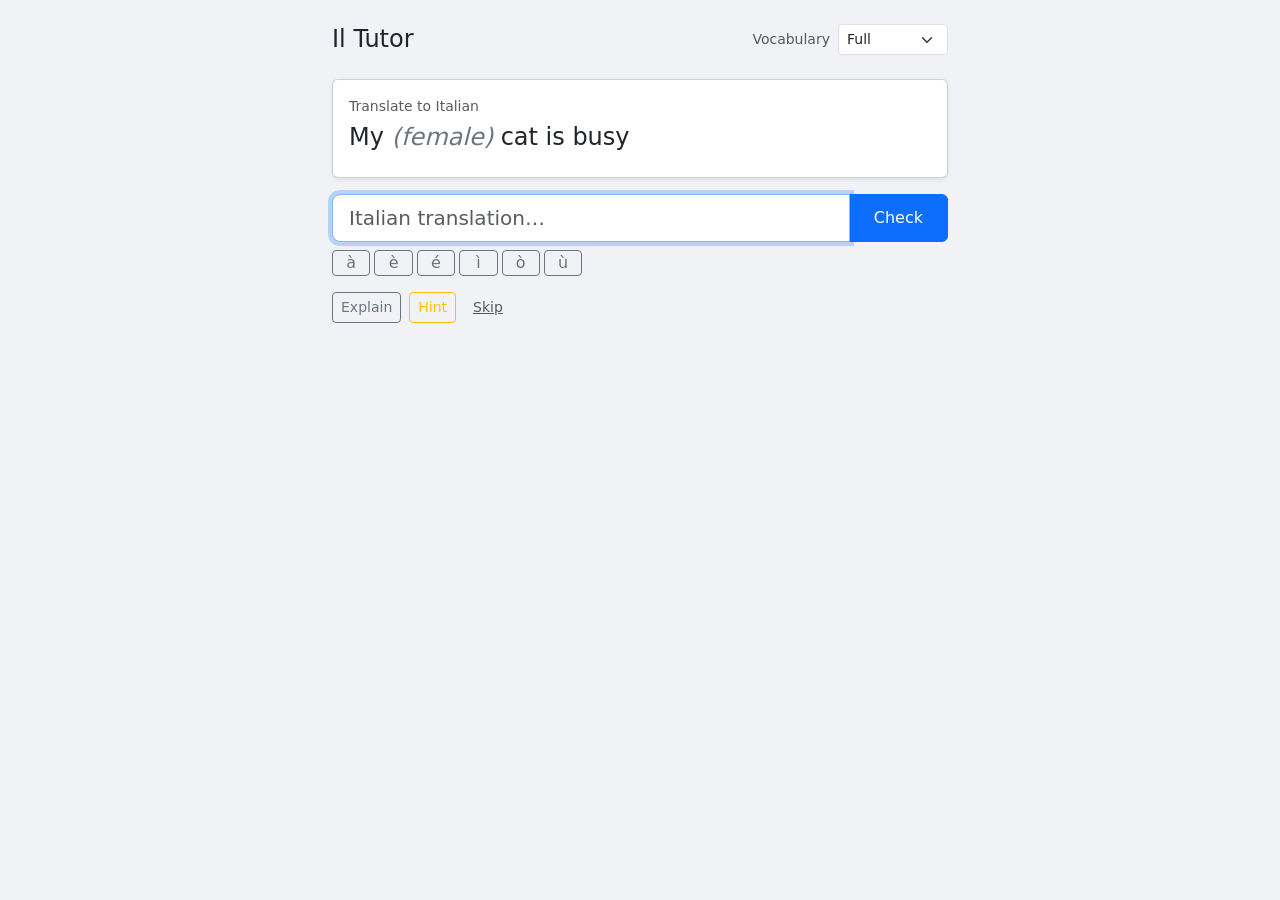
==== index.html @ 8f9391da "Initial commit — working Italian tutor (Phases 1-4 + data expansion)" ====
<!DOCTYPE html>
<html lang="en">
<head>
  <meta charset="UTF-8">
  <meta name="viewport" content="width=device-width, initial-scale=1">
  <title>Il Tutor</title>
  <link rel="stylesheet" href="https://cdn.jsdelivr.net/npm/bootstrap@5.3.3/dist/css/bootstrap.min.css">
  <link rel="stylesheet" href="css/app.css">
</head>
<body>
  <div class="container py-4" id="app">

    <!-- Header -->
    <div class="d-flex justify-content-between align-items-center mb-4">
      <h1 class="h4 mb-0">Il Tutor</h1>
      <div class="d-flex align-items-center gap-2">
        <label for="tier-select" class="small text-muted mb-0">Vocabulary</label>
        <select id="tier-select" class="form-select form-select-sm w-auto">
          <option value="1">Essential</option>
          <option value="2">Common</option>
          <option value="3" selected>Full</option>
        </select>
      </div>
    </div>

    <!-- Exercise card -->
    <div class="card mb-3 shadow-sm">
      <div class="card-body">
        <p class="text-muted small mb-1">Translate to Italian</p>
        <p id="prompt" class="fs-4 mb-0 prompt-text">&nbsp;</p>
      </div>
    </div>

    <!-- Input row -->
    <div class="input-group mb-2">
      <input
        id="answer-input"
        type="text"
        class="form-control form-control-lg"
        placeholder="Italian translation…"
        autocomplete="off"
        autocorrect="off"
        autocapitalize="none"
        spellcheck="false"
      >
      <button id="check-btn" class="btn btn-primary px-4">Check</button>
    </div>

    <!-- Accent buttons -->
    <div class="d-flex gap-1 mb-3 flex-wrap" id="accent-row">
      <button class="btn btn-outline-secondary btn-sm accent-btn" data-char="à">à</button>
      <button class="btn btn-outline-secondary btn-sm accent-btn" data-char="è">è</button>
      <button class="btn btn-outline-secondary btn-sm accent-btn" data-char="é">é</button>
      <button class="btn btn-outline-secondary btn-sm accent-btn" data-char="ì">ì</button>
      <button class="btn btn-outline-secondary btn-sm accent-btn" data-char="ò">ò</button>
      <button class="btn btn-outline-secondary btn-sm accent-btn" data-char="ù">ù</button>
    </div>

    <!-- Hint panel -->
    <div id="hint-panel" class="d-none mb-3">
      <div class="card card-body py-2 hint-panel">
        <div id="hint-content"></div>
      </div>
    </div>

    <!-- Feedback -->
    <div id="feedback" class="mb-3"></div>

    <!-- Secondary actions -->
    <div class="d-flex gap-2 align-items-center">
      <button id="explain-btn" class="btn btn-outline-secondary btn-sm">Explain</button>
      <button id="hint-btn"    class="btn btn-outline-warning   btn-sm">Hint</button>
      <button id="skip-btn"    class="btn btn-link btn-sm text-muted">Skip</button>
      <span id="streak-badge" class="ms-auto small text-muted streak-text"></span>
    </div>

    <!-- Explainer panel -->
    <div id="explainer" class="card mt-3 d-none border-secondary">
      <div class="card-header small text-muted">Grammar note</div>
      <div class="card-body" id="explainer-content"></div>
    </div>

  </div>

  <script type="module" src="js/app.js"></script>
</body>
</html>
---- css/app.css ----
/* app.css */

body {
    background-color: #f0f2f5;
}

#app {
    max-width: 640px;
}

/* Prompt */
.prompt-text {
    min-height: 2.5rem;
    line-height: 1.4;
}

.hint-text {
    color: #6c757d;
    font-style: italic;
}

/* Accent buttons */
.accent-btn {
    min-width: 2.4rem;
    font-size: 1rem;
    line-height: 1;
}

/* Token colouring in feedback */
.answer-tokens {
    font-size: 1.1rem;
    font-weight: 500;
    letter-spacing: 0.01em;
}

.token-ok     { color: #198754; }
.token-err    { color: #dc3545; text-decoration: underline; cursor: help; }
.token-accent { color: #fd7e14; cursor: help; }

/* Streak */
.streak-text {
    font-size: 0.8rem;
}

/* Hint panel */
.hint-panel {
    background-color: #fff8e1;
    border-color: #ffe082 !important;
    font-size: 0.95rem;
    line-height: 1.8;
}

/* Explainer */
#explainer-content h6 {
    margin-bottom: 0.25rem;
}
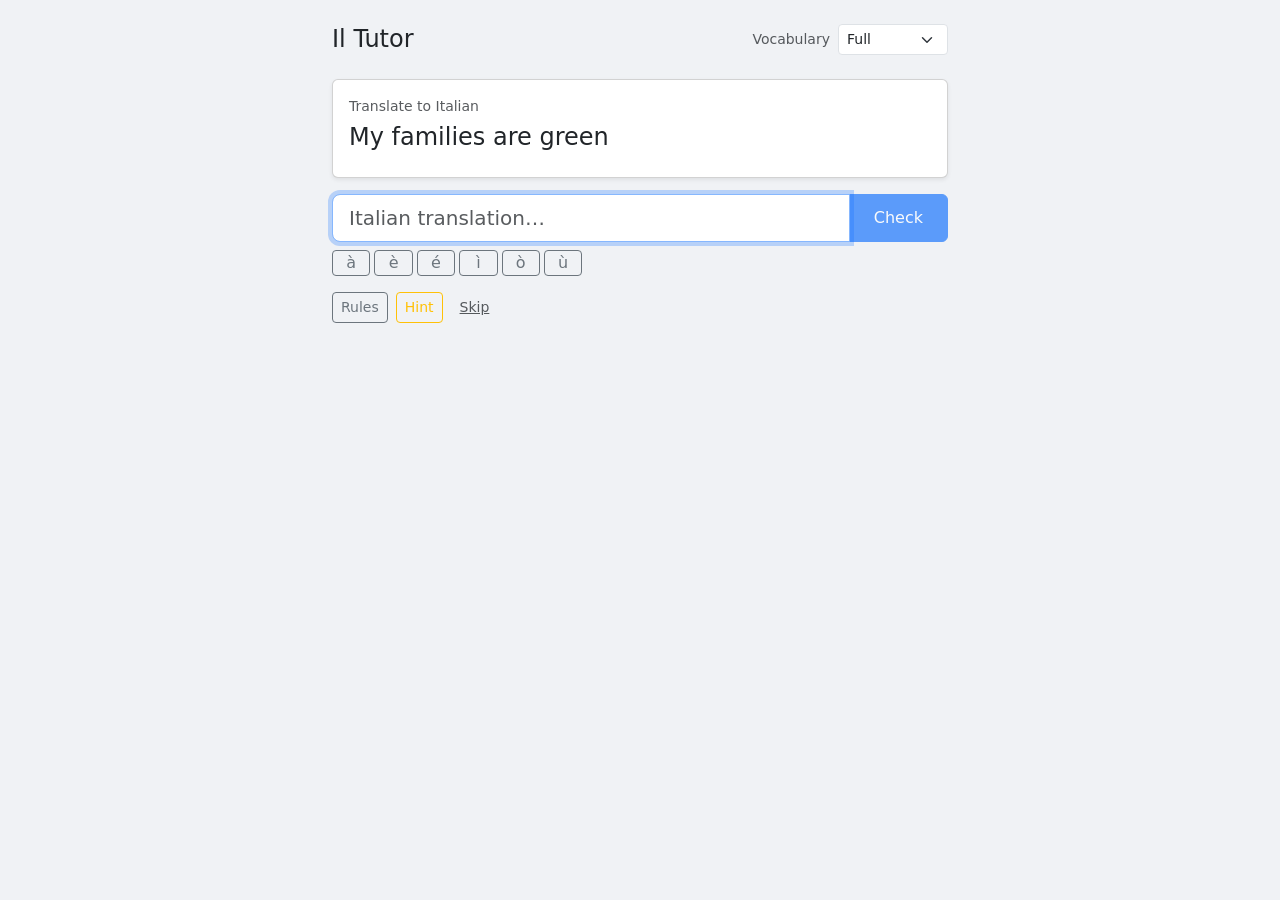
==== commit 038505f1: "Rename Explain button to Rules More honest about what the panel does — reference rules for the exerc" ====
--- a/index.html
+++ b/index.html
@@ -68,7 +68,7 @@
 
     <!-- Secondary actions -->
     <div class="d-flex gap-2 align-items-center">
-      <button id="explain-btn" class="btn btn-outline-secondary btn-sm">Explain</button>
+      <button id="explain-btn" class="btn btn-outline-secondary btn-sm">Rules</button>
       <button id="hint-btn"    class="btn btn-outline-warning   btn-sm">Hint</button>
       <button id="skip-btn"    class="btn btn-link btn-sm text-muted">Skip</button>
       <span id="streak-badge" class="ms-auto small text-muted streak-text"></span>
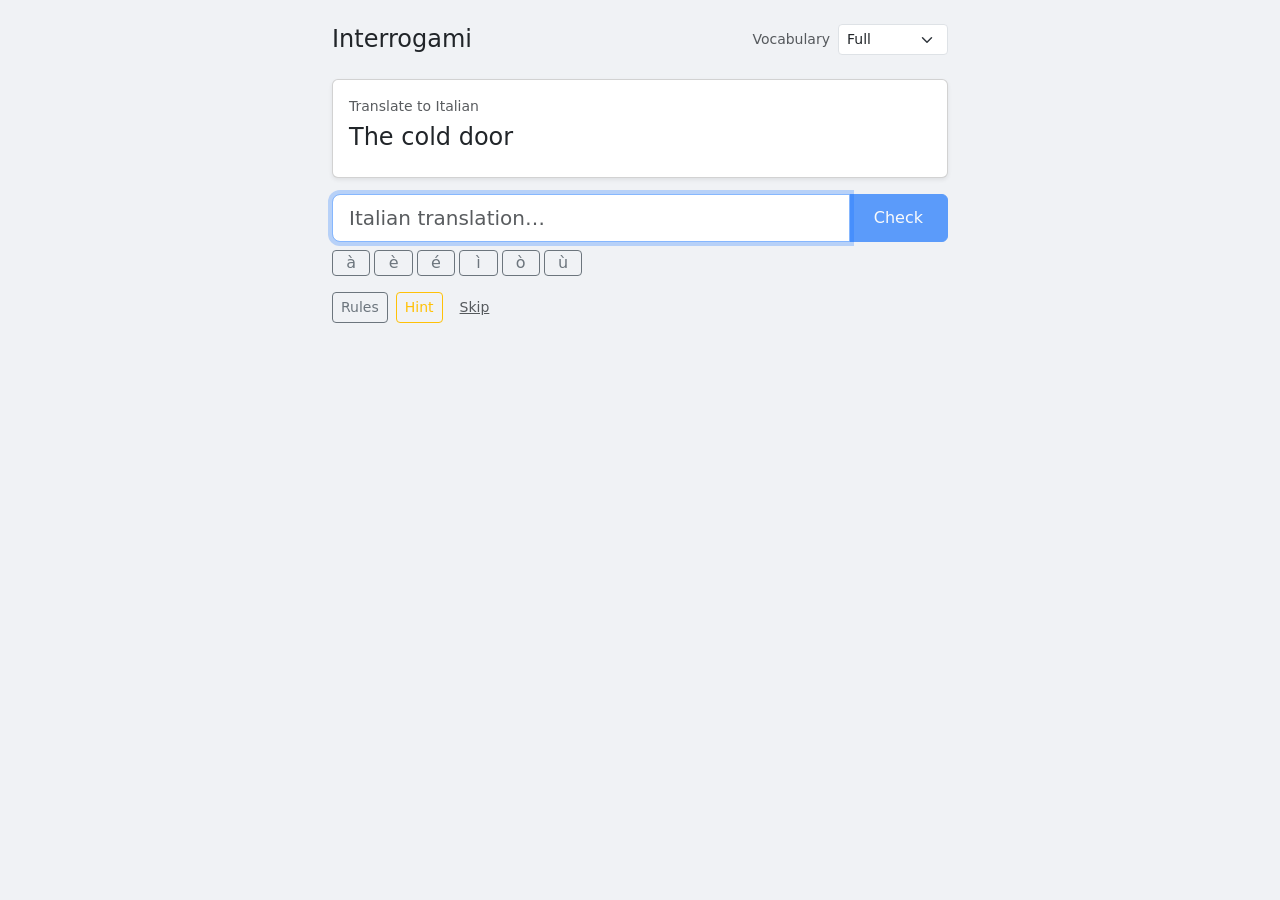
==== commit 76faa8e8: "Rename app from 'Il Tutor' to 'Interrogami' Co-Authored-By: Claude Sonnet 4.6 <noreply@anthropic.com" ====
--- a/index.html
+++ b/index.html
@@ -3,7 +3,7 @@
 <head>
   <meta charset="UTF-8">
   <meta name="viewport" content="width=device-width, initial-scale=1">
-  <title>Il Tutor</title>
+  <title>Interrogami</title>
   <link rel="stylesheet" href="https://cdn.jsdelivr.net/npm/bootstrap@5.3.3/dist/css/bootstrap.min.css">
   <link rel="stylesheet" href="css/app.css">
 </head>
@@ -12,7 +12,7 @@
 
     <!-- Header -->
     <div class="d-flex justify-content-between align-items-center mb-4">
-      <h1 class="h4 mb-0">Il Tutor</h1>
+      <h1 class="h4 mb-0">Interrogami</h1>
       <div class="d-flex align-items-center gap-2">
         <label for="tier-select" class="small text-muted mb-0">Vocabulary</label>
         <select id="tier-select" class="form-select form-select-sm w-auto">
